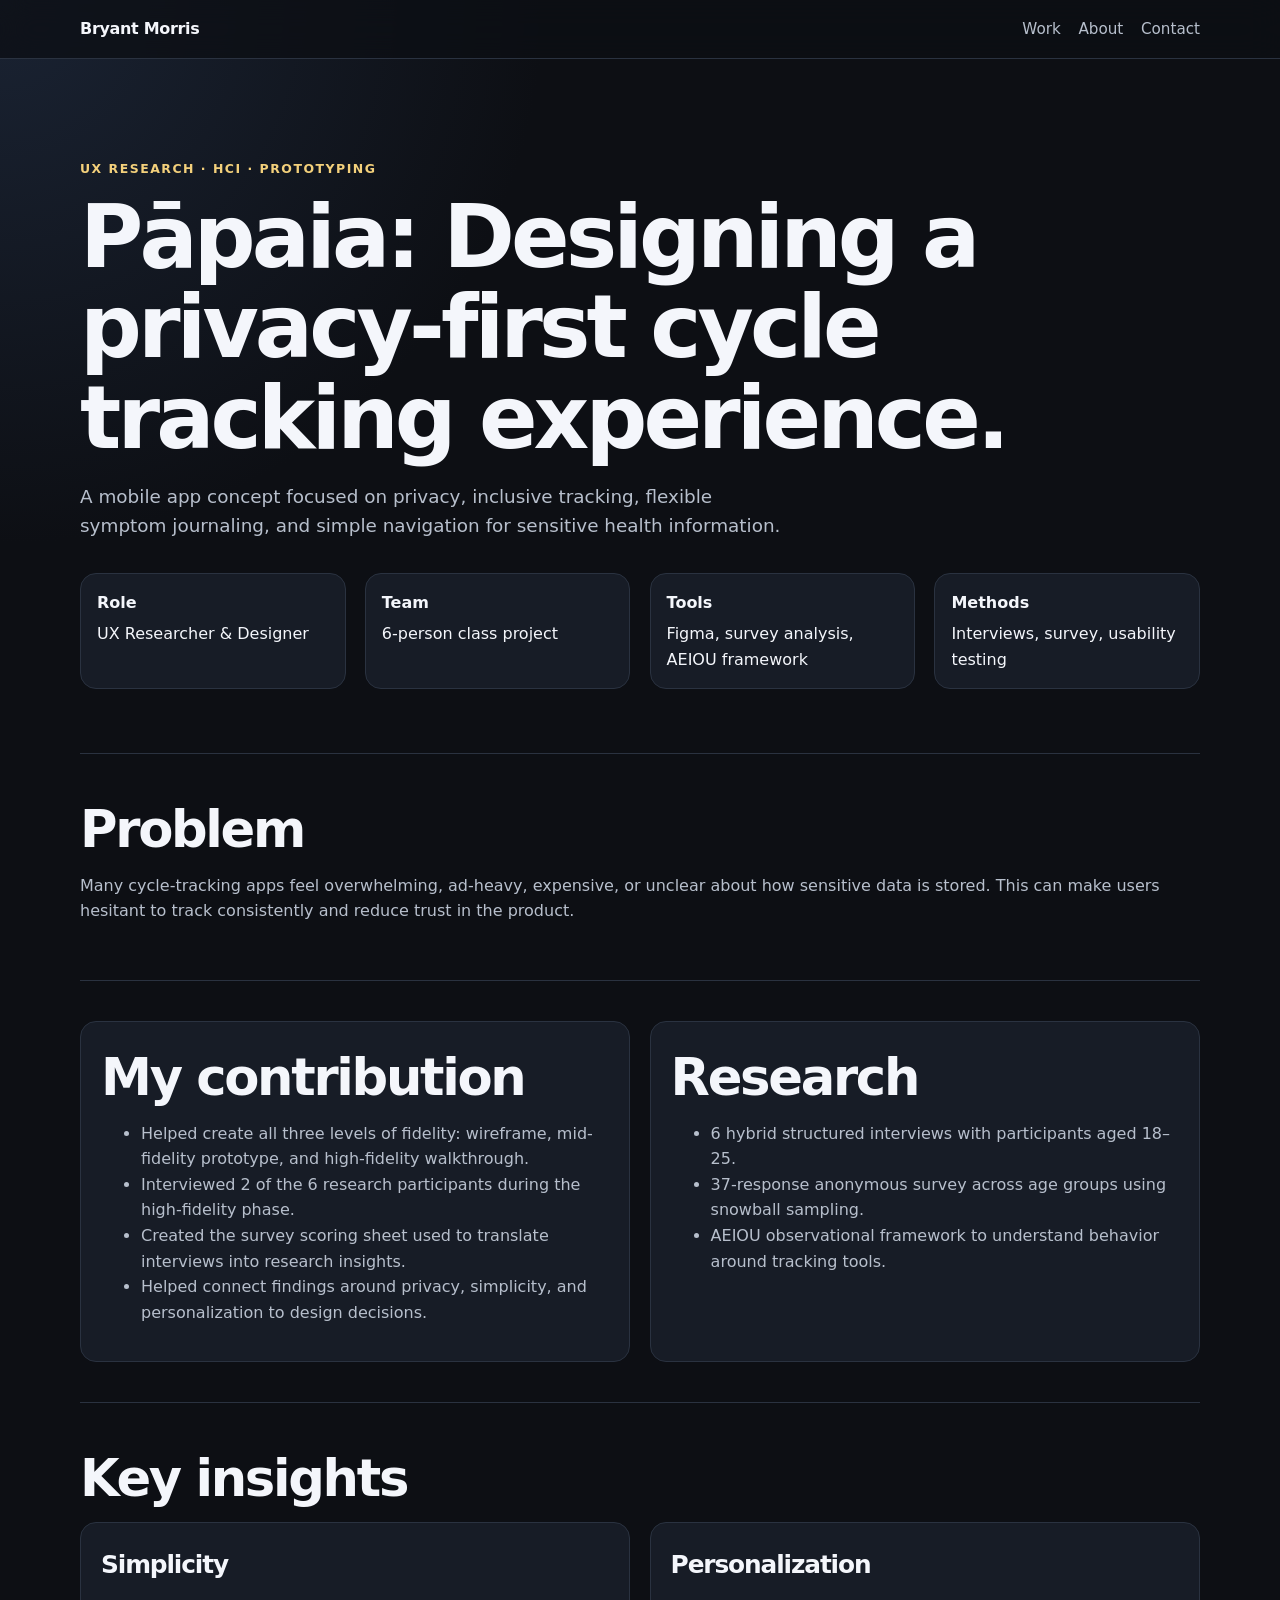
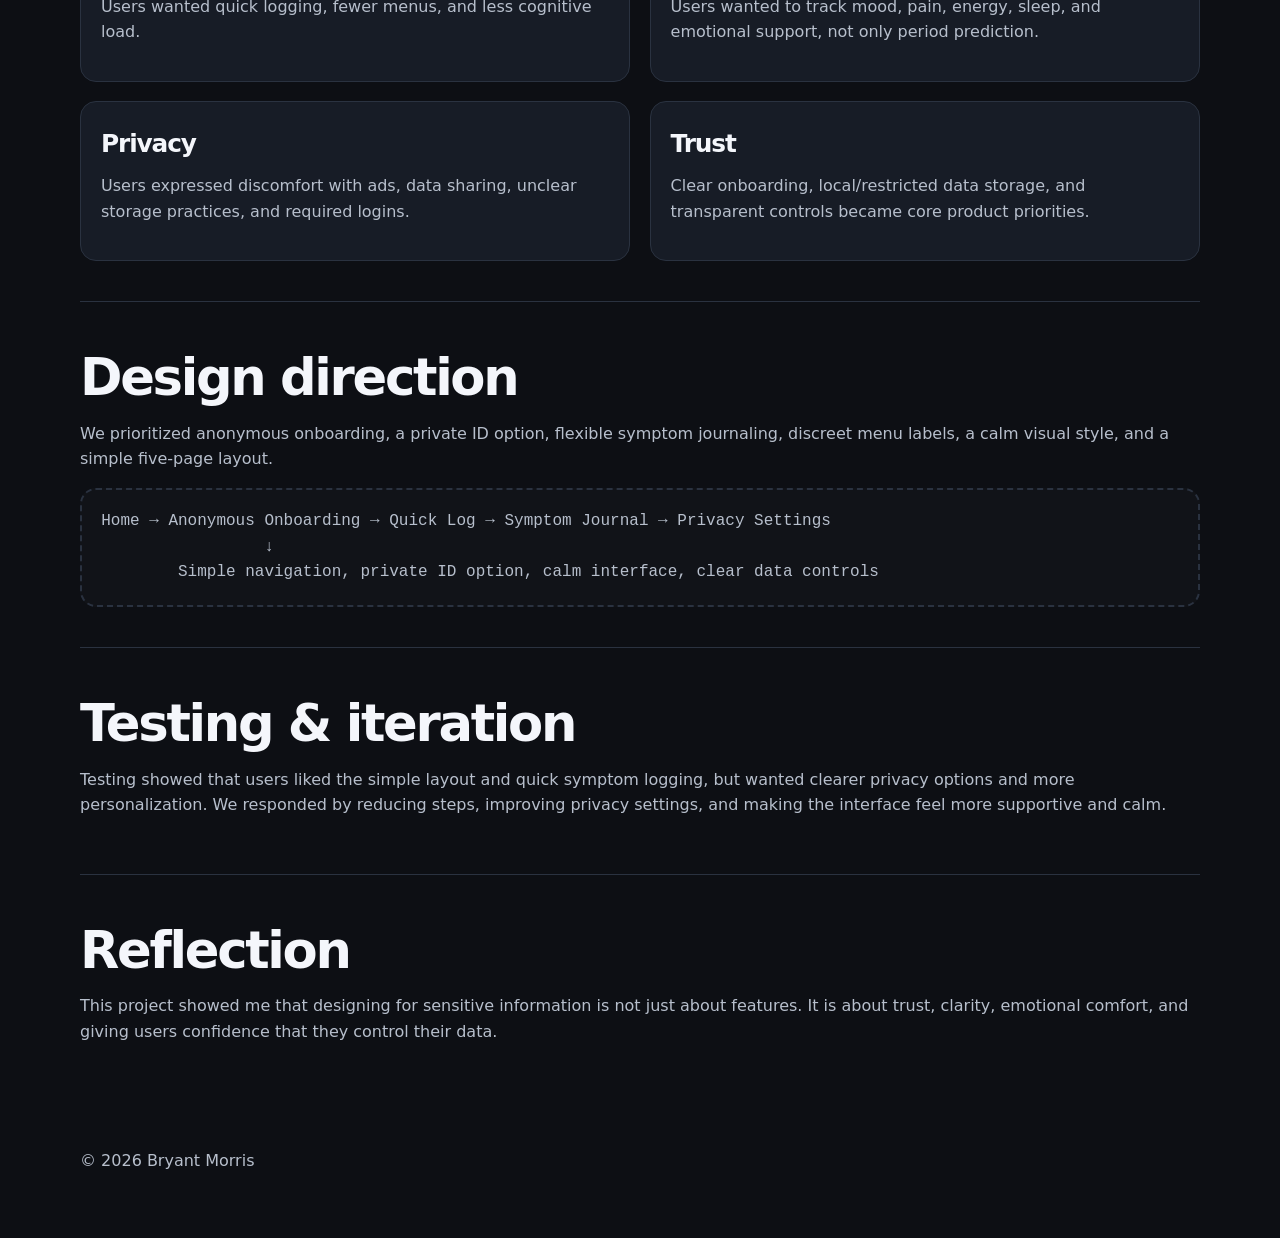
==== papaia.html @ 2b9f6b7d "Add files via upload" ====
<!DOCTYPE html>
<html lang="en">
<head>
  <meta charset="UTF-8" />
  <meta name="viewport" content="width=device-width, initial-scale=1.0" />
  <title>Pāpaia Case Study | Bryant Morris</title>
  <link rel="stylesheet" href="styles.css" />
</head>
<body>
<header class="site-header">
  <nav class="nav">
    <a class="logo" href="index.html">Bryant Morris</a>
    <div class="nav-links">
      <a href="index.html#work">Work</a>
      <a href="index.html#about">About</a>
      <a href="index.html#contact">Contact</a>
    </div>
  </nav>
</header>
<main>
  <section class="case-hero">
    <p class="eyebrow">UX Research · HCI · Prototyping</p>
    <h1>Pāpaia: Designing a privacy-first cycle tracking experience.</h1>
    <p class="hero-copy">A mobile app concept focused on privacy, inclusive tracking, flexible symptom journaling, and simple navigation for sensitive health information.</p>

    <div class="case-meta">
      <div class="meta-card"><strong>Role</strong>UX Researcher & Designer</div>
      <div class="meta-card"><strong>Team</strong>6-person class project</div>
      <div class="meta-card"><strong>Tools</strong>Figma, survey analysis, AEIOU framework</div>
      <div class="meta-card"><strong>Methods</strong>Interviews, survey, usability testing</div>
    </div>
  </section>

  <section class="case-section">
    <h2>Problem</h2>
    <p>Many cycle-tracking apps feel overwhelming, ad-heavy, expensive, or unclear about how sensitive data is stored. This can make users hesitant to track consistently and reduce trust in the product.</p>
  </section>

  <section class="case-section case-grid">
    <div class="case-block">
      <h2>My contribution</h2>
      <ul>
        <li>Helped create all three levels of fidelity: wireframe, mid-fidelity prototype, and high-fidelity walkthrough.</li>
        <li>Interviewed 2 of the 6 research participants during the high-fidelity phase.</li>
        <li>Created the survey scoring sheet used to translate interviews into research insights.</li>
        <li>Helped connect findings around privacy, simplicity, and personalization to design decisions.</li>
      </ul>
    </div>
    <div class="case-block">
      <h2>Research</h2>
      <ul>
        <li>6 hybrid structured interviews with participants aged 18–25.</li>
        <li>37-response anonymous survey across age groups using snowball sampling.</li>
        <li>AEIOU observational framework to understand behavior around tracking tools.</li>
      </ul>
    </div>
  </section>

  <section class="case-section">
    <h2>Key insights</h2>
    <div class="case-grid">
      <div class="case-block"><h3>Simplicity</h3><p>Users wanted quick logging, fewer menus, and less cognitive load.</p></div>
      <div class="case-block"><h3>Personalization</h3><p>Users wanted to track mood, pain, energy, sleep, and emotional support, not only period prediction.</p></div>
      <div class="case-block"><h3>Privacy</h3><p>Users expressed discomfort with ads, data sharing, unclear storage practices, and required logins.</p></div>
      <div class="case-block"><h3>Trust</h3><p>Clear onboarding, local/restricted data storage, and transparent controls became core product priorities.</p></div>
    </div>
  </section>

  <section class="case-section">
    <h2>Design direction</h2>
    <p>We prioritized anonymous onboarding, a private ID option, flexible symptom journaling, discreet menu labels, a calm visual style, and a simple five-page layout.</p>
    <div class="wireframe-box">Home → Anonymous Onboarding → Quick Log → Symptom Journal → Privacy Settings
                 ↓
        Simple navigation, private ID option, calm interface, clear data controls</div>
  </section>

  <section class="case-section">
    <h2>Testing & iteration</h2>
    <p>Testing showed that users liked the simple layout and quick symptom logging, but wanted clearer privacy options and more personalization. We responded by reducing steps, improving privacy settings, and making the interface feel more supportive and calm.</p>
  </section>

  <section class="case-section">
    <h2>Reflection</h2>
    <p>This project showed me that designing for sensitive information is not just about features. It is about trust, clarity, emotional comfort, and giving users confidence that they control their data.</p>
  </section>
</main>
<footer><p>© 2026 Bryant Morris</p></footer>
</body>
</html>
---- styles.css ----
:root {
  --bg: #0d0f14;
  --panel: #141821;
  --card: #171c26;
  --text: #f4f6fb;
  --muted: #b7bfcc;
  --border: #2a3240;
  --accent: #8db7ff;
  --accent-2: #f3d07b;
}

* {
  box-sizing: border-box;
}

html {
  scroll-behavior: smooth;
}

body {
  margin: 0;
  font-family: Inter, ui-sans-serif, system-ui, -apple-system, BlinkMacSystemFont, "Segoe UI", sans-serif;
  background: radial-gradient(circle at top left, #1a2333 0, var(--bg) 34rem);
  color: var(--text);
  line-height: 1.6;
}

a {
  color: inherit;
  text-decoration: none;
}

.site-header {
  position: sticky;
  top: 0;
  z-index: 10;
  backdrop-filter: blur(16px);
  background: rgba(13,15,20,.76);
  border-bottom: 1px solid var(--border);
}

.nav, main, footer {
  width: min(1120px, calc(100% - 2rem));
  margin: 0 auto;
}

.nav {
  display: flex;
  align-items: center;
  justify-content: space-between;
  padding: 1rem 0;
}

.logo {
  font-weight: 800;
  letter-spacing: -.02em;
}

.nav-links {
  display: flex;
  align-items: center;
  gap: 1.1rem;
  color: var(--muted);
  font-size: .95rem;
}

.hero {
  padding: 7rem 0 5rem;
  max-width: 860px;
}

.eyebrow {
  color: var(--accent-2);
  font-size: .78rem;
  letter-spacing: .12em;
  text-transform: uppercase;
  font-weight: 800;
}

h1, h2, h3 {
  line-height: 1.05;
  letter-spacing: -.045em;
  margin: .55rem 0 1rem;
}

h1 {
  font-size: clamp(2.8rem, 7vw, 5.4rem);
}

h2 {
  font-size: clamp(2rem, 4vw, 3.2rem);
}

h3 {
  font-size: 1.55rem;
}

.hero-copy, .section-heading p, .body-copy, .project-content p, .contact p, .case-section p, li {
  color: var(--muted);
}

.hero-copy {
  max-width: 720px;
  font-size: 1.15rem;
}

.hero-actions {
  display: flex;
  flex-wrap: wrap;
  gap: .8rem;
  margin-top: 1.6rem;
}

.button {
  display: inline-flex;
  align-items: center;
  justify-content: center;
  min-height: 44px;
  border-radius: 999px;
  padding: .75rem 1.1rem;
  background: var(--text);
  color: #0d0f14;
  font-weight: 800;
}

.button.secondary {
  background: transparent;
  color: var(--text);
  border: 1px solid var(--border);
}

.button.small {
  min-height: 34px;
  padding: .45rem .8rem;
  font-size: .86rem;
}

.section {
  padding: 4rem 0;
}

.section-heading {
  max-width: 700px;
  margin-bottom: 2rem;
}

.project-grid {
  display: grid;
  grid-template-columns: 1fr 1fr;
  gap: 1.2rem;
}

.project-card {
  background: rgba(23,28,38,.9);
  border: 1px solid var(--border);
  border-radius: 1.5rem;
  overflow: hidden;
}

.project-card.featured {
  grid-column: 1 / -1;
  display: grid;
  grid-template-columns: .9fr 1.1fr;
}

.project-visual {
  min-height: 250px;
  display: grid;
  place-items: center;
  font-weight: 900;
  font-size: clamp(2rem, 5vw, 4rem);
  letter-spacing: -.06em;
}

.visual-papaia {
  background: linear-gradient(135deg, #33215a, #eaa0bc);
}

.visual-pantry {
  background: linear-gradient(135deg, #17212a, #ff2d62);
}

.visual-exhibit {
  background: linear-gradient(135deg, #101010, #8db7ff);
}

.project-content {
  padding: 1.5rem;
}

.project-type {
  color: var(--accent-2) !important;
  font-size: .85rem;
  font-weight: 800;
}

.tags {
  list-style: none;
  padding: 0;
  margin: 1.2rem 0;
  display: flex;
  flex-wrap: wrap;
  gap: .5rem;
}

.tags li {
  border: 1px solid var(--border);
  border-radius: 999px;
  padding: .35rem .65rem;
  font-size: .85rem;
}

.text-link {
  color: var(--accent);
  font-weight: 800;
}

.split {
  display: grid;
  grid-template-columns: .8fr 1.2fr;
  gap: 3rem;
  border-top: 1px solid var(--border);
}

.contact {
  text-align: center;
  border-top: 1px solid var(--border);
}

.contact .hero-actions {
  justify-content: center;
}

footer {
  padding: 2rem 0 3rem;
  color: var(--muted);
}


.case-hero {
  padding: 5.5rem 0 2rem;
}

.case-meta {
  display: grid;
  grid-template-columns: repeat(4, 1fr);
  gap: 1.2rem;
  margin: 2rem 0;
}

.meta-card {
  border: 1px solid var(--border);
  border-radius: 1rem;
  padding: 1rem;
  background: var(--card);
}

.meta-card strong {
  display: block;
  margin-bottom: .35rem;
}

.case-section {
  padding: 2.5rem 0;
  border-top: 1px solid var(--border);
}

.case-section h2 {
  margin-bottom: 1rem;
}

.case-grid {
  display: grid;
  grid-template-columns: 1fr 1fr;
  gap: 1.2rem;
}

.case-block {
  background: var(--card);
  border: 1px solid var(--border);
  padding: 1.25rem;
  border-radius: 1rem;
}

.image-grid {
  display: grid;
  grid-template-columns: repeat(3, 1fr);
  gap: 1rem;
  margin-top: 1rem;
}

.image-grid img {
  width: 100%;
  border-radius: .75rem;
  border: 1px solid var(--border);
}

.wireframe-box {
  border: 2px dashed var(--border);
  border-radius: 1rem;
  padding: 1.2rem;
  background: rgba(255,255,255,.02);
  font-family: ui-monospace, SFMono-Regular, Menlo, monospace;
  white-space: pre-wrap;
  color: var(--muted);
}

@media (max-width: 820px) {
  .case-meta, .case-grid, .image-grid {
    grid-template-columns: 1fr;
  }
}


@media (max-width: 820px) {
  .nav {
    align-items: flex-start;
    gap: 1rem;
  }

  .nav-links {
    flex-wrap: wrap;
    justify-content: flex-end;
  }

  .project-grid, .project-card.featured, .split {
    grid-template-columns: 1fr;
  }

  .hero {
    padding-top: 4.5rem;
  }
}


.figure-grid {
  display: grid;
  grid-template-columns: repeat(2, 1fr);
  gap: 1rem;
  margin-top: 1rem;
}
.figure-card {
  background: var(--card);
  border: 1px solid var(--border);
  border-radius: 1rem;
  overflow: hidden;
}
.figure-card img {
  width: 100%;
  display: block;
}
.figure-card figcaption {
  padding: .85rem 1rem 1rem;
  color: var(--muted);
  font-size: .95rem;
}
.project-visual img.preview {
  width: 100%;
  height: 100%;
  object-fit: cover;
  display: block;
}
@media (max-width: 820px) {
  .figure-grid { grid-template-columns: 1fr; }
}


.phone-gallery {
  display: grid;
  grid-template-columns: repeat(3, 1fr);
  gap: 1rem;
  margin-top: 1rem;
}

.phone-card {
  background: var(--card);
  border: 1px solid var(--border);
  border-radius: 1.15rem;
  overflow: hidden;
}

.phone-card img {
  width: 100%;
  display: block;
}

.phone-card figcaption {
  padding: .8rem .95rem 1rem;
  color: var(--muted);
  font-size: .92rem;
}

.exhibit-hero-strip {
  display: grid;
  grid-template-columns: 1fr 1fr;
  gap: 1rem;
}

.exhibit-hero-strip img {
  width: 100%;
  border-radius: 1.2rem;
  border: 1px solid var(--border);
}

@media (max-width: 920px) {
  .phone-gallery {
    grid-template-columns: repeat(2, 1fr);
  }
  .exhibit-hero-strip {
    grid-template-columns: 1fr;
  }
}

@media (max-width: 620px) {
  .phone-gallery {
    grid-template-columns: 1fr;
  }
}


/* === Exhibit layout fix: visible screenshot slots even if images fail === */
.exhibit-case-intro {
  padding: 5.5rem 0 2rem;
}

.exhibit-featured-screens {
  display: grid;
  grid-template-columns: repeat(2, minmax(0, 1fr));
  gap: 1.5rem;
  margin-top: 1.5rem;
}

.exhibit-phone-grid {
  display: grid;
  grid-template-columns: repeat(3, minmax(230px, 1fr));
  gap: 1.5rem;
  margin-top: 1.5rem;
}

.exhibit-phone-card {
  border: 1px solid var(--border);
  background: var(--card);
  border-radius: 1.4rem;
  overflow: hidden;
  box-shadow: 0 20px 45px rgba(0,0,0,.22);
}

.phone-slot {
  position: relative;
  width: 100%;
  aspect-ratio: 9 / 19;
  min-height: 520px;
  background:
    linear-gradient(180deg, rgba(255,255,255,.07), rgba(255,255,255,.02)),
    repeating-linear-gradient(45deg, rgba(255,255,255,.06) 0 10px, transparent 10px 20px);
  border-bottom: 1px solid var(--border);
  display: grid;
  place-items: center;
  overflow: hidden;
}

.feature-slot {
  aspect-ratio: 16 / 10;
  min-height: 360px;
}

.phone-slot img {
  width: 100%;
  height: 100%;
  object-fit: cover;
  display: block;
}

/* This remains visible if an image path is wrong or not uploaded. */
.phone-slot .missing-fallback {
  position: absolute;
  inset: 0;
  display: none;
  align-items: center;
  justify-content: center;
  padding: 2rem;
  text-align: center;
  color: var(--muted);
  font-weight: 800;
  border: 2px dashed var(--border);
}

.exhibit-phone-card figcaption {
  padding: 1rem 1.1rem 1.2rem;
  color: var(--muted);
  font-size: .94rem;
}

.exhibit-phone-card figcaption strong {
  color: var(--text);
}

.case-note {
  border: 1px solid var(--accent);
  background: rgba(141,183,255,.08);
  color: var(--text);
  border-radius: 1rem;
  padding: 1rem;
  margin-top: 1rem;
}

@media (max-width: 980px) {
  .exhibit-phone-grid,
  .exhibit-featured-screens {
    grid-template-columns: repeat(2, minmax(0, 1fr));
  }
  .phone-slot {
    min-height: 460px;
  }
}

@media (max-width: 640px) {
  .exhibit-phone-grid,
  .exhibit-featured-screens {
    grid-template-columns: 1fr;
  }
  .phone-slot {
    min-height: 500px;
  }
  .feature-slot {
    min-height: 280px;
  }
}
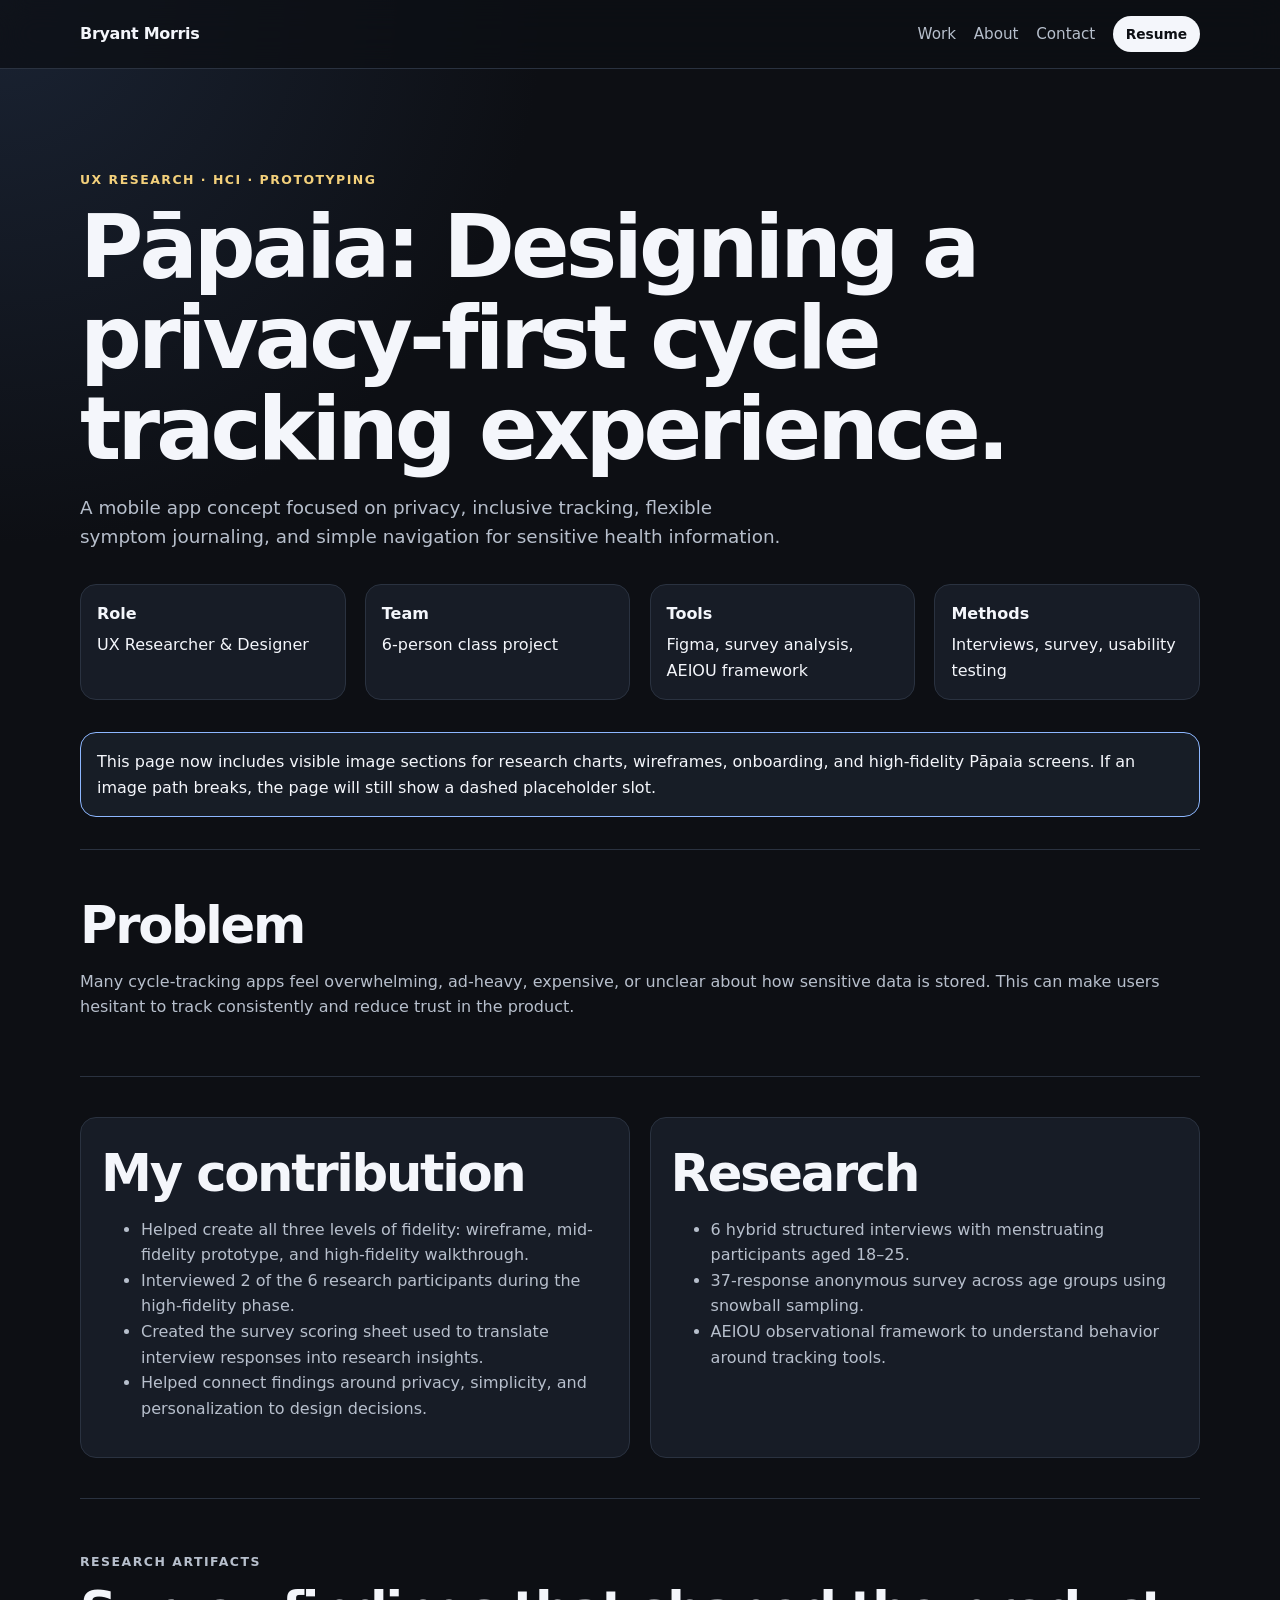
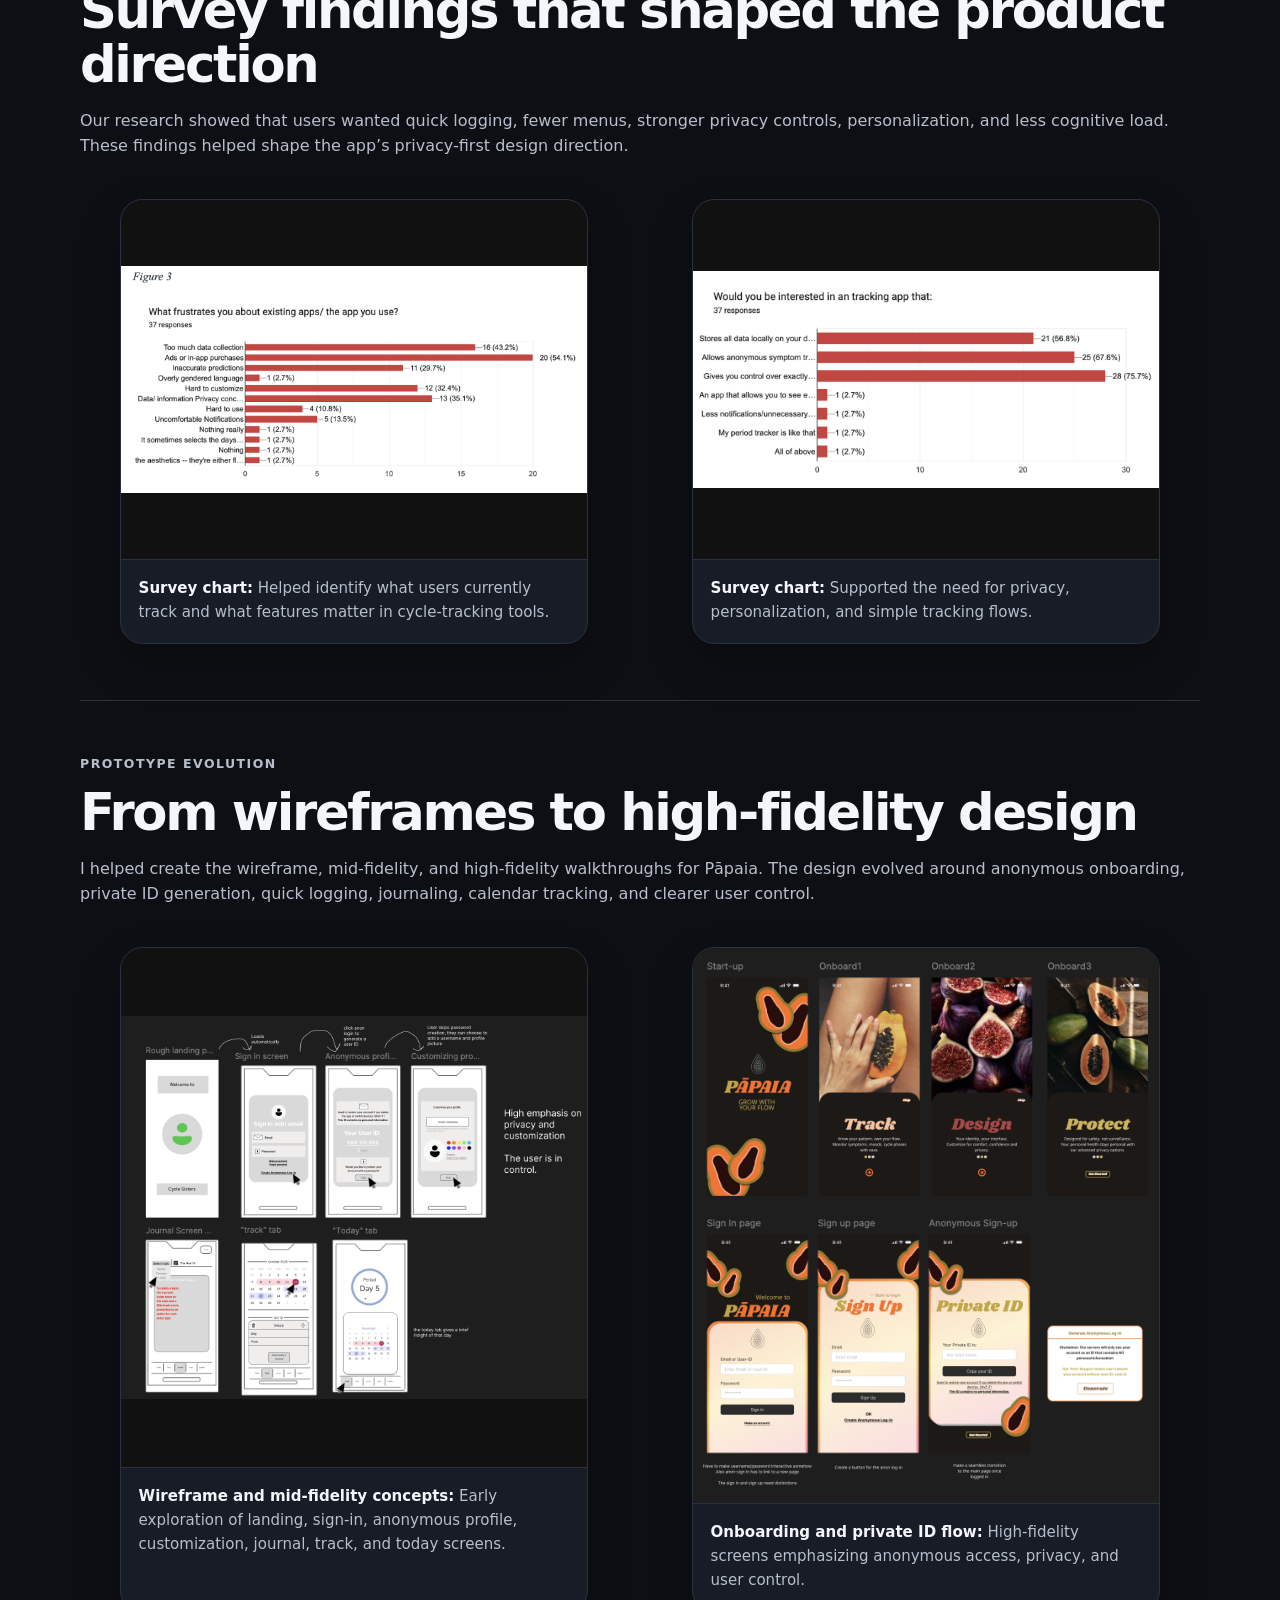
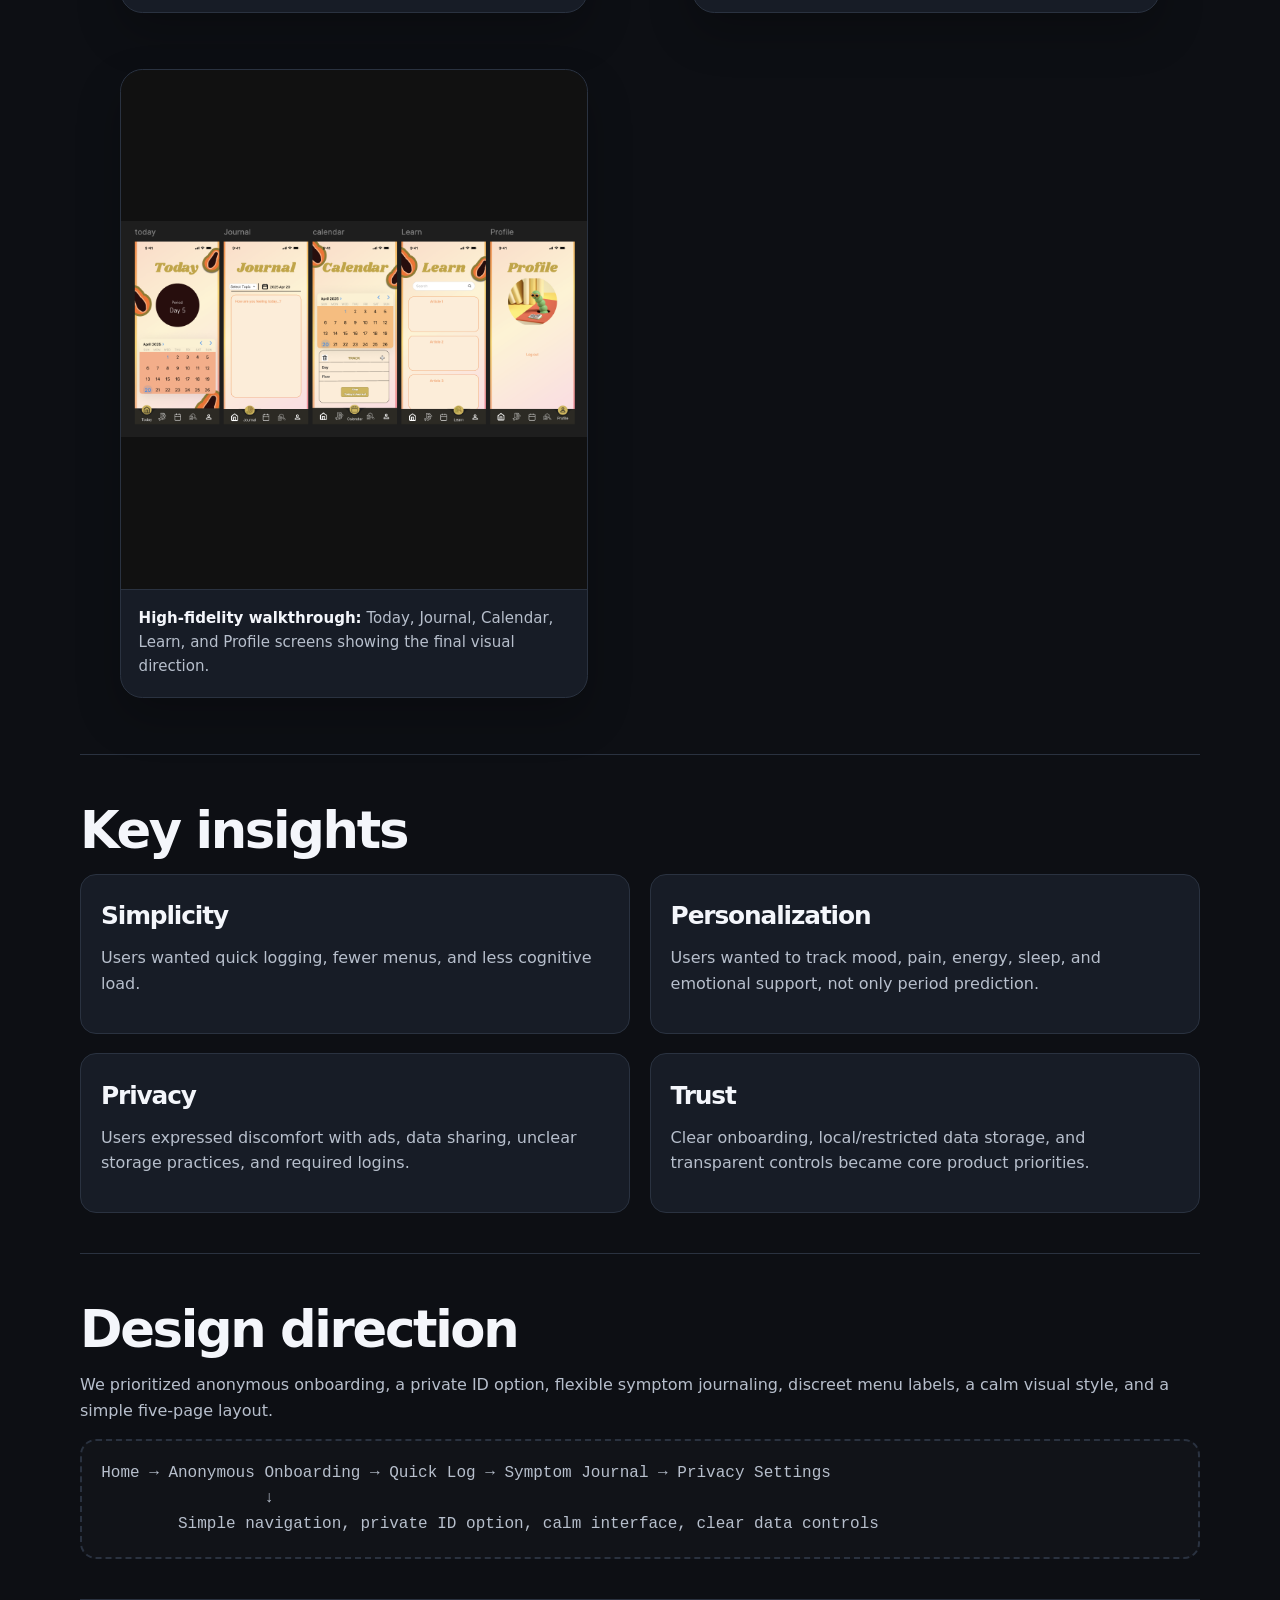
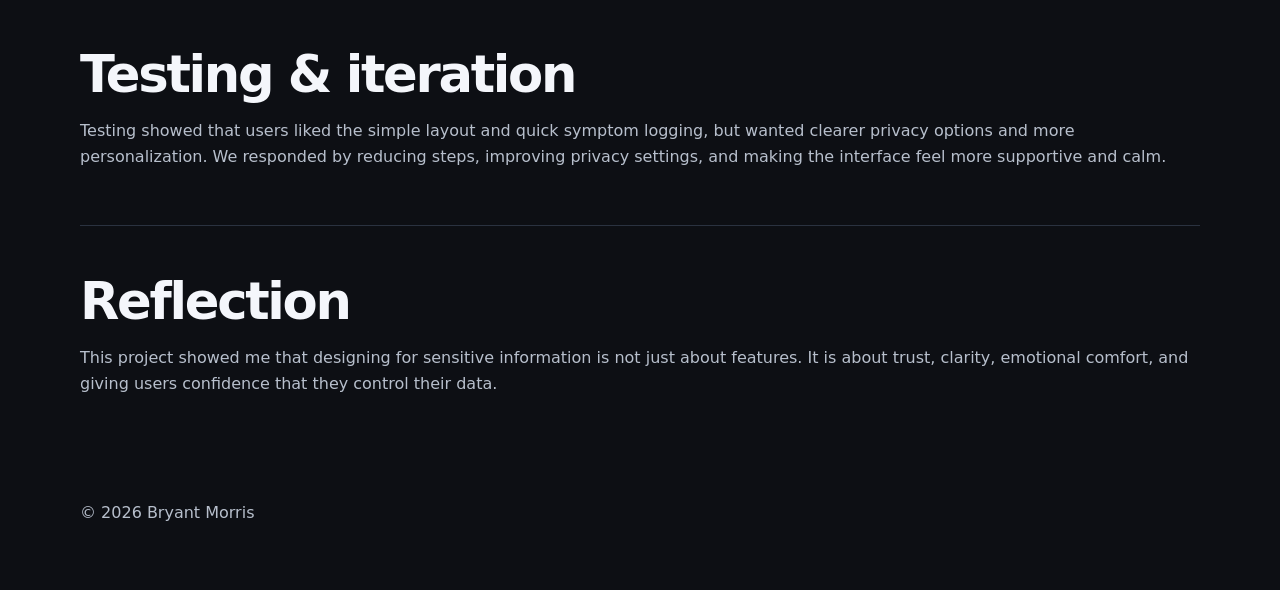
==== commit ce0ef251: "Added image sections for Papaia Project Page Updated paragraph formatting for better readability and" ====
--- a/papaia.html
+++ b/papaia.html
@@ -5,7 +5,102 @@
   <meta name="viewport" content="width=device-width, initial-scale=1.0" />
   <title>Pāpaia Case Study | Bryant Morris</title>
   <link rel="stylesheet" href="styles.css" />
+
+  <style>
+    /* Pāpaia page image layout fix */
+    .papaia-featured-grid {
+      display: grid;
+      grid-template-columns: repeat(2, minmax(0, 1fr));
+      gap: 1.5rem;
+      margin-top: 1.5rem;
+    }
+
+    .papaia-gallery-grid {
+      display: grid;
+      grid-template-columns: repeat(2, minmax(0, 1fr));
+      gap: 1.5rem;
+      margin-top: 1.5rem;
+    }
+
+    .papaia-image-card {
+      background: var(--card);
+      border: 1px solid var(--border);
+      border-radius: 1.4rem;
+      overflow: hidden;
+      box-shadow: 0 20px 45px rgba(0,0,0,.22);
+    }
+
+    .papaia-image-slot {
+      position: relative;
+      width: 100%;
+      min-height: 360px;
+      background:
+        linear-gradient(180deg, rgba(255,255,255,.07), rgba(255,255,255,.02)),
+        repeating-linear-gradient(45deg, rgba(255,255,255,.06) 0 10px, transparent 10px 20px);
+      display: grid;
+      place-items: center;
+      overflow: hidden;
+      border-bottom: 1px solid var(--border);
+    }
+
+    .papaia-image-slot.tall {
+      min-height: 520px;
+    }
+
+    .papaia-image-slot img {
+      width: 100%;
+      height: 100%;
+      object-fit: contain;
+      display: block;
+      background: #111;
+    }
+
+    .papaia-missing-fallback {
+      position: absolute;
+      inset: 0;
+      display: none;
+      align-items: center;
+      justify-content: center;
+      text-align: center;
+      padding: 2rem;
+      color: var(--muted);
+      font-weight: 800;
+      border: 2px dashed var(--border);
+    }
+
+    .papaia-image-card figcaption {
+      padding: 1rem 1.1rem 1.2rem;
+      color: var(--muted);
+      font-size: .94rem;
+    }
+
+    .papaia-image-card figcaption strong {
+      color: var(--text);
+    }
+
+    .case-note {
+      border: 1px solid var(--accent);
+      background: rgba(141,183,255,.08);
+      color: var(--text);
+      border-radius: 1rem;
+      padding: 1rem;
+      margin-top: 1rem;
+    }
+
+    @media (max-width: 820px) {
+      .papaia-featured-grid,
+      .papaia-gallery-grid {
+        grid-template-columns: 1fr;
+      }
+
+      .papaia-image-slot,
+      .papaia-image-slot.tall {
+        min-height: 360px;
+      }
+    }
+  </style>
 </head>
+
 <body>
 <header class="site-header">
   <nav class="nav">
@@ -14,14 +109,19 @@
       <a href="index.html#work">Work</a>
       <a href="index.html#about">About</a>
       <a href="index.html#contact">Contact</a>
+      <a class="button small" href="resume.pdf" target="_blank" rel="noreferrer">Resume</a>
     </div>
   </nav>
 </header>
+
 <main>
   <section class="case-hero">
     <p class="eyebrow">UX Research · HCI · Prototyping</p>
     <h1>Pāpaia: Designing a privacy-first cycle tracking experience.</h1>
-    <p class="hero-copy">A mobile app concept focused on privacy, inclusive tracking, flexible symptom journaling, and simple navigation for sensitive health information.</p>
+    <p class="hero-copy">
+      A mobile app concept focused on privacy, inclusive tracking, flexible symptom journaling,
+      and simple navigation for sensitive health information.
+    </p>
 
     <div class="case-meta">
       <div class="meta-card"><strong>Role</strong>UX Researcher & Designer</div>
@@ -29,11 +129,19 @@
       <div class="meta-card"><strong>Tools</strong>Figma, survey analysis, AEIOU framework</div>
       <div class="meta-card"><strong>Methods</strong>Interviews, survey, usability testing</div>
     </div>
+
+    <div class="case-note">
+      This page now includes visible image sections for research charts, wireframes, onboarding, and high-fidelity Pāpaia screens.
+      If an image path breaks, the page will still show a dashed placeholder slot.
+    </div>
   </section>
 
   <section class="case-section">
     <h2>Problem</h2>
-    <p>Many cycle-tracking apps feel overwhelming, ad-heavy, expensive, or unclear about how sensitive data is stored. This can make users hesitant to track consistently and reduce trust in the product.</p>
+    <p>
+      Many cycle-tracking apps feel overwhelming, ad-heavy, expensive, or unclear about how sensitive data is stored.
+      This can make users hesitant to track consistently and reduce trust in the product.
+    </p>
   </section>
 
   <section class="case-section case-grid">
@@ -42,14 +150,15 @@
       <ul>
         <li>Helped create all three levels of fidelity: wireframe, mid-fidelity prototype, and high-fidelity walkthrough.</li>
         <li>Interviewed 2 of the 6 research participants during the high-fidelity phase.</li>
-        <li>Created the survey scoring sheet used to translate interviews into research insights.</li>
+        <li>Created the survey scoring sheet used to translate interview responses into research insights.</li>
         <li>Helped connect findings around privacy, simplicity, and personalization to design decisions.</li>
       </ul>
     </div>
+
     <div class="case-block">
       <h2>Research</h2>
       <ul>
-        <li>6 hybrid structured interviews with participants aged 18–25.</li>
+        <li>6 hybrid structured interviews with menstruating participants aged 18–25.</li>
         <li>37-response anonymous survey across age groups using snowball sampling.</li>
         <li>AEIOU observational framework to understand behavior around tracking tools.</li>
       </ul>
@@ -57,18 +166,110 @@
   </section>
 
   <section class="case-section">
+    <p class="eyebrow">Research Artifacts</p>
+    <h2>Survey findings that shaped the product direction</h2>
+    <p>
+      Our research showed that users wanted quick logging, fewer menus, stronger privacy controls,
+      personalization, and less cognitive load. These findings helped shape the app’s privacy-first design direction.
+    </p>
+
+    <div class="papaia-featured-grid">
+      <figure class="papaia-image-card">
+        <div class="papaia-image-slot">
+          <img src="assets/papaia-research-chart-1.png" alt="Pāpaia survey chart showing existing app use" onerror="this.style.display='none'; this.nextElementSibling.style.display='flex';" />
+          <div class="papaia-missing-fallback">Image slot for papaia-research-chart-1.png</div>
+        </div>
+        <figcaption>
+          <strong>Survey chart:</strong> Helped identify what users currently track and what features matter in cycle-tracking tools.
+        </figcaption>
+      </figure>
+
+      <figure class="papaia-image-card">
+        <div class="papaia-image-slot">
+          <img src="assets/papaia-research-chart-2.png" alt="Pāpaia survey chart showing user interest in app features" onerror="this.style.display='none'; this.nextElementSibling.style.display='flex';" />
+          <div class="papaia-missing-fallback">Image slot for papaia-research-chart-2.png</div>
+        </div>
+        <figcaption>
+          <strong>Survey chart:</strong> Supported the need for privacy, personalization, and simple tracking flows.
+        </figcaption>
+      </figure>
+    </div>
+  </section>
+
+  <section class="case-section">
+    <p class="eyebrow">Prototype Evolution</p>
+    <h2>From wireframes to high-fidelity design</h2>
+    <p>
+      I helped create the wireframe, mid-fidelity, and high-fidelity walkthroughs for Pāpaia.
+      The design evolved around anonymous onboarding, private ID generation, quick logging, journaling,
+      calendar tracking, and clearer user control.
+    </p>
+
+    <div class="papaia-gallery-grid">
+      <figure class="papaia-image-card">
+        <div class="papaia-image-slot tall">
+          <img src="assets/papaia-wireframes.png" alt="Pāpaia wireframes and mid-fidelity prototype screens" onerror="this.style.display='none'; this.nextElementSibling.style.display='flex';" />
+          <div class="papaia-missing-fallback">Image slot for papaia-wireframes.png</div>
+        </div>
+        <figcaption>
+          <strong>Wireframe and mid-fidelity concepts:</strong> Early exploration of landing, sign-in, anonymous profile, customization, journal, track, and today screens.
+        </figcaption>
+      </figure>
+
+      <figure class="papaia-image-card">
+        <div class="papaia-image-slot tall">
+          <img src="assets/papaia-onboarding.png" alt="Pāpaia onboarding and private ID high-fidelity screens" onerror="this.style.display='none'; this.nextElementSibling.style.display='flex';" />
+          <div class="papaia-missing-fallback">Image slot for papaia-onboarding.png</div>
+        </div>
+        <figcaption>
+          <strong>Onboarding and private ID flow:</strong> High-fidelity screens emphasizing anonymous access, privacy, and user control.
+        </figcaption>
+      </figure>
+
+      <figure class="papaia-image-card">
+        <div class="papaia-image-slot tall">
+          <img src="assets/papaia-high-fidelity.png" alt="Pāpaia high-fidelity app screens" onerror="this.style.display='none'; this.nextElementSibling.style.display='flex';" />
+          <div class="papaia-missing-fallback">Image slot for papaia-high-fidelity.png</div>
+        </div>
+        <figcaption>
+          <strong>High-fidelity walkthrough:</strong> Today, Journal, Calendar, Learn, and Profile screens showing the final visual direction.
+        </figcaption>
+      </figure>
+    </div>
+  </section>
+
+  <section class="case-section">
     <h2>Key insights</h2>
     <div class="case-grid">
-      <div class="case-block"><h3>Simplicity</h3><p>Users wanted quick logging, fewer menus, and less cognitive load.</p></div>
-      <div class="case-block"><h3>Personalization</h3><p>Users wanted to track mood, pain, energy, sleep, and emotional support, not only period prediction.</p></div>
-      <div class="case-block"><h3>Privacy</h3><p>Users expressed discomfort with ads, data sharing, unclear storage practices, and required logins.</p></div>
-      <div class="case-block"><h3>Trust</h3><p>Clear onboarding, local/restricted data storage, and transparent controls became core product priorities.</p></div>
+      <div class="case-block">
+        <h3>Simplicity</h3>
+        <p>Users wanted quick logging, fewer menus, and less cognitive load.</p>
+      </div>
+
+      <div class="case-block">
+        <h3>Personalization</h3>
+        <p>Users wanted to track mood, pain, energy, sleep, and emotional support, not only period prediction.</p>
+      </div>
+
+      <div class="case-block">
+        <h3>Privacy</h3>
+        <p>Users expressed discomfort with ads, data sharing, unclear storage practices, and required logins.</p>
+      </div>
+
+      <div class="case-block">
+        <h3>Trust</h3>
+        <p>Clear onboarding, local/restricted data storage, and transparent controls became core product priorities.</p>
+      </div>
     </div>
   </section>
 
   <section class="case-section">
     <h2>Design direction</h2>
-    <p>We prioritized anonymous onboarding, a private ID option, flexible symptom journaling, discreet menu labels, a calm visual style, and a simple five-page layout.</p>
+    <p>
+      We prioritized anonymous onboarding, a private ID option, flexible symptom journaling, discreet menu labels,
+      a calm visual style, and a simple five-page layout.
+    </p>
+
     <div class="wireframe-box">Home → Anonymous Onboarding → Quick Log → Symptom Journal → Privacy Settings
                  ↓
         Simple navigation, private ID option, calm interface, clear data controls</div>
@@ -76,14 +277,22 @@
 
   <section class="case-section">
     <h2>Testing & iteration</h2>
-    <p>Testing showed that users liked the simple layout and quick symptom logging, but wanted clearer privacy options and more personalization. We responded by reducing steps, improving privacy settings, and making the interface feel more supportive and calm.</p>
+    <p>
+      Testing showed that users liked the simple layout and quick symptom logging, but wanted clearer privacy options
+      and more personalization. We responded by reducing steps, improving privacy settings, and making the interface
+      feel more supportive and calm.
+    </p>
   </section>
 
   <section class="case-section">
     <h2>Reflection</h2>
-    <p>This project showed me that designing for sensitive information is not just about features. It is about trust, clarity, emotional comfort, and giving users confidence that they control their data.</p>
+    <p>
+      This project showed me that designing for sensitive information is not just about features.
+      It is about trust, clarity, emotional comfort, and giving users confidence that they control their data.
+    </p>
   </section>
 </main>
+
 <footer><p>© 2026 Bryant Morris</p></footer>
 </body>
 </html>
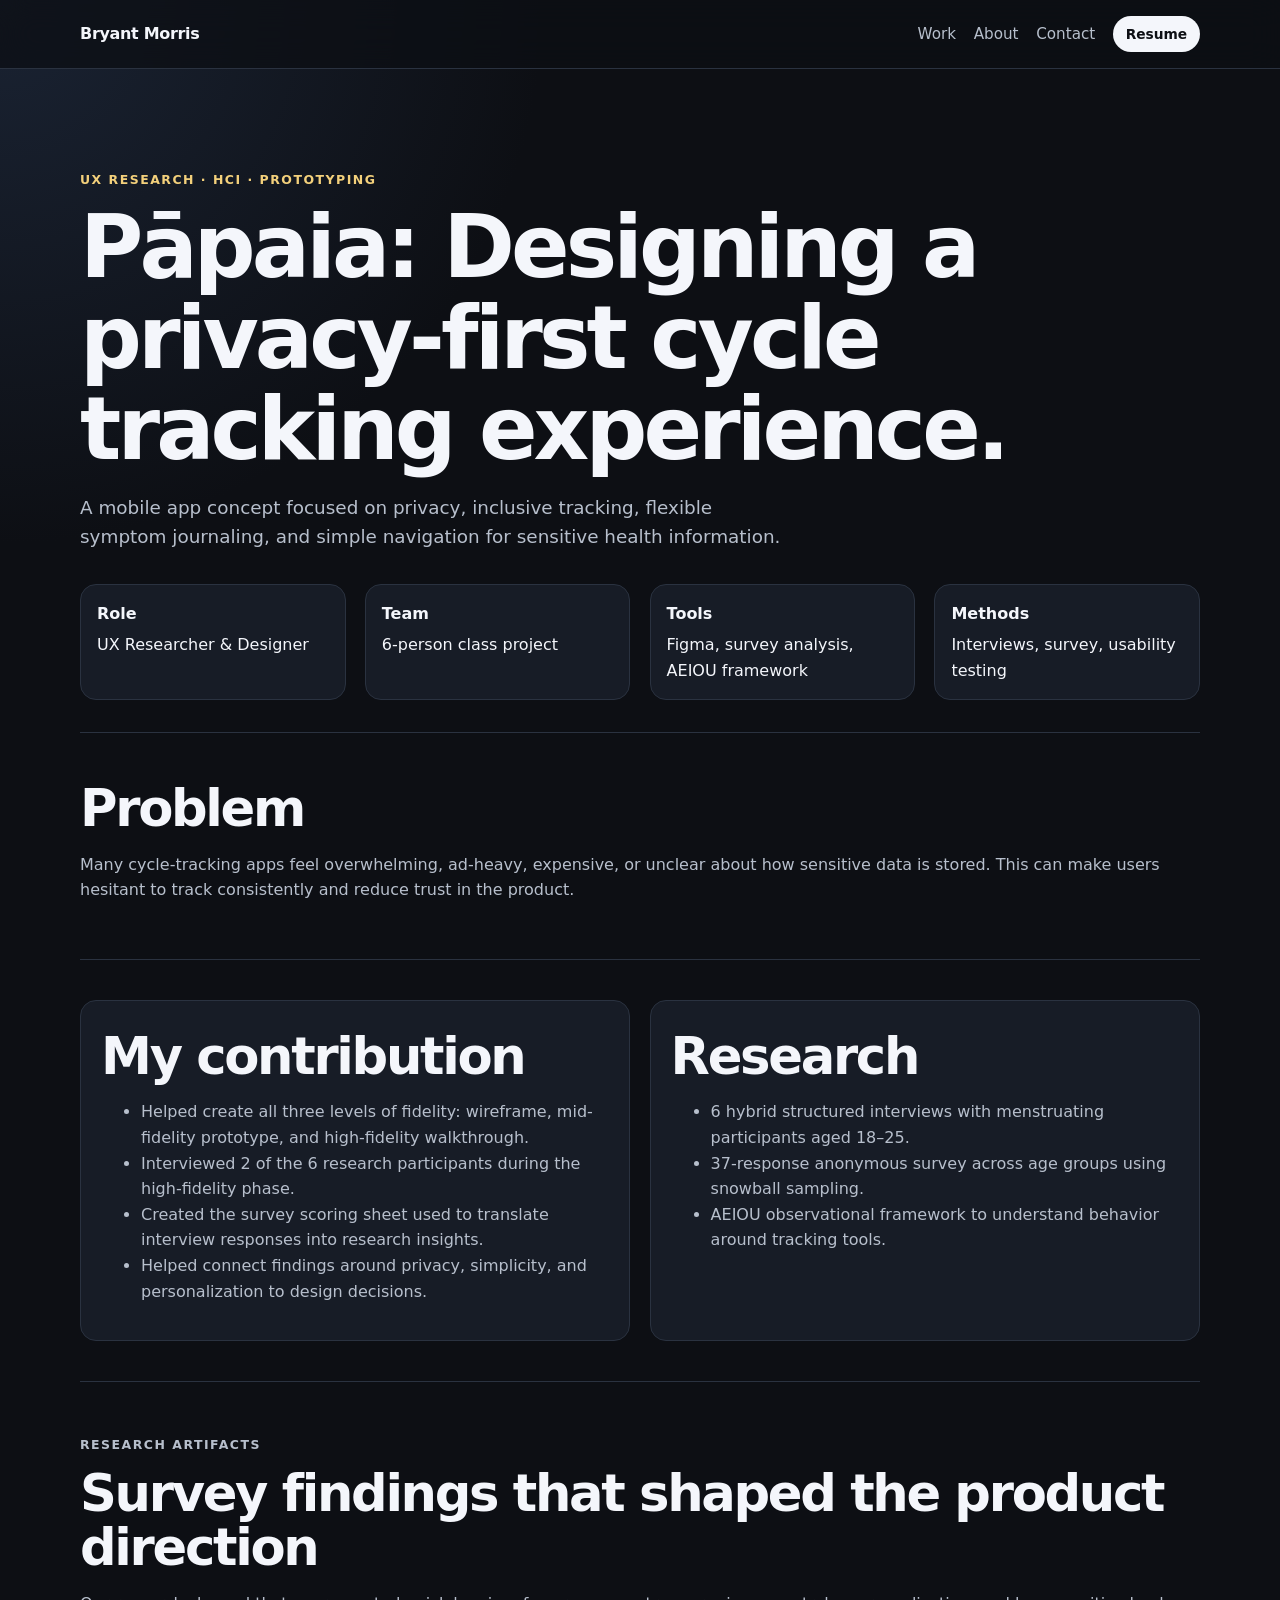
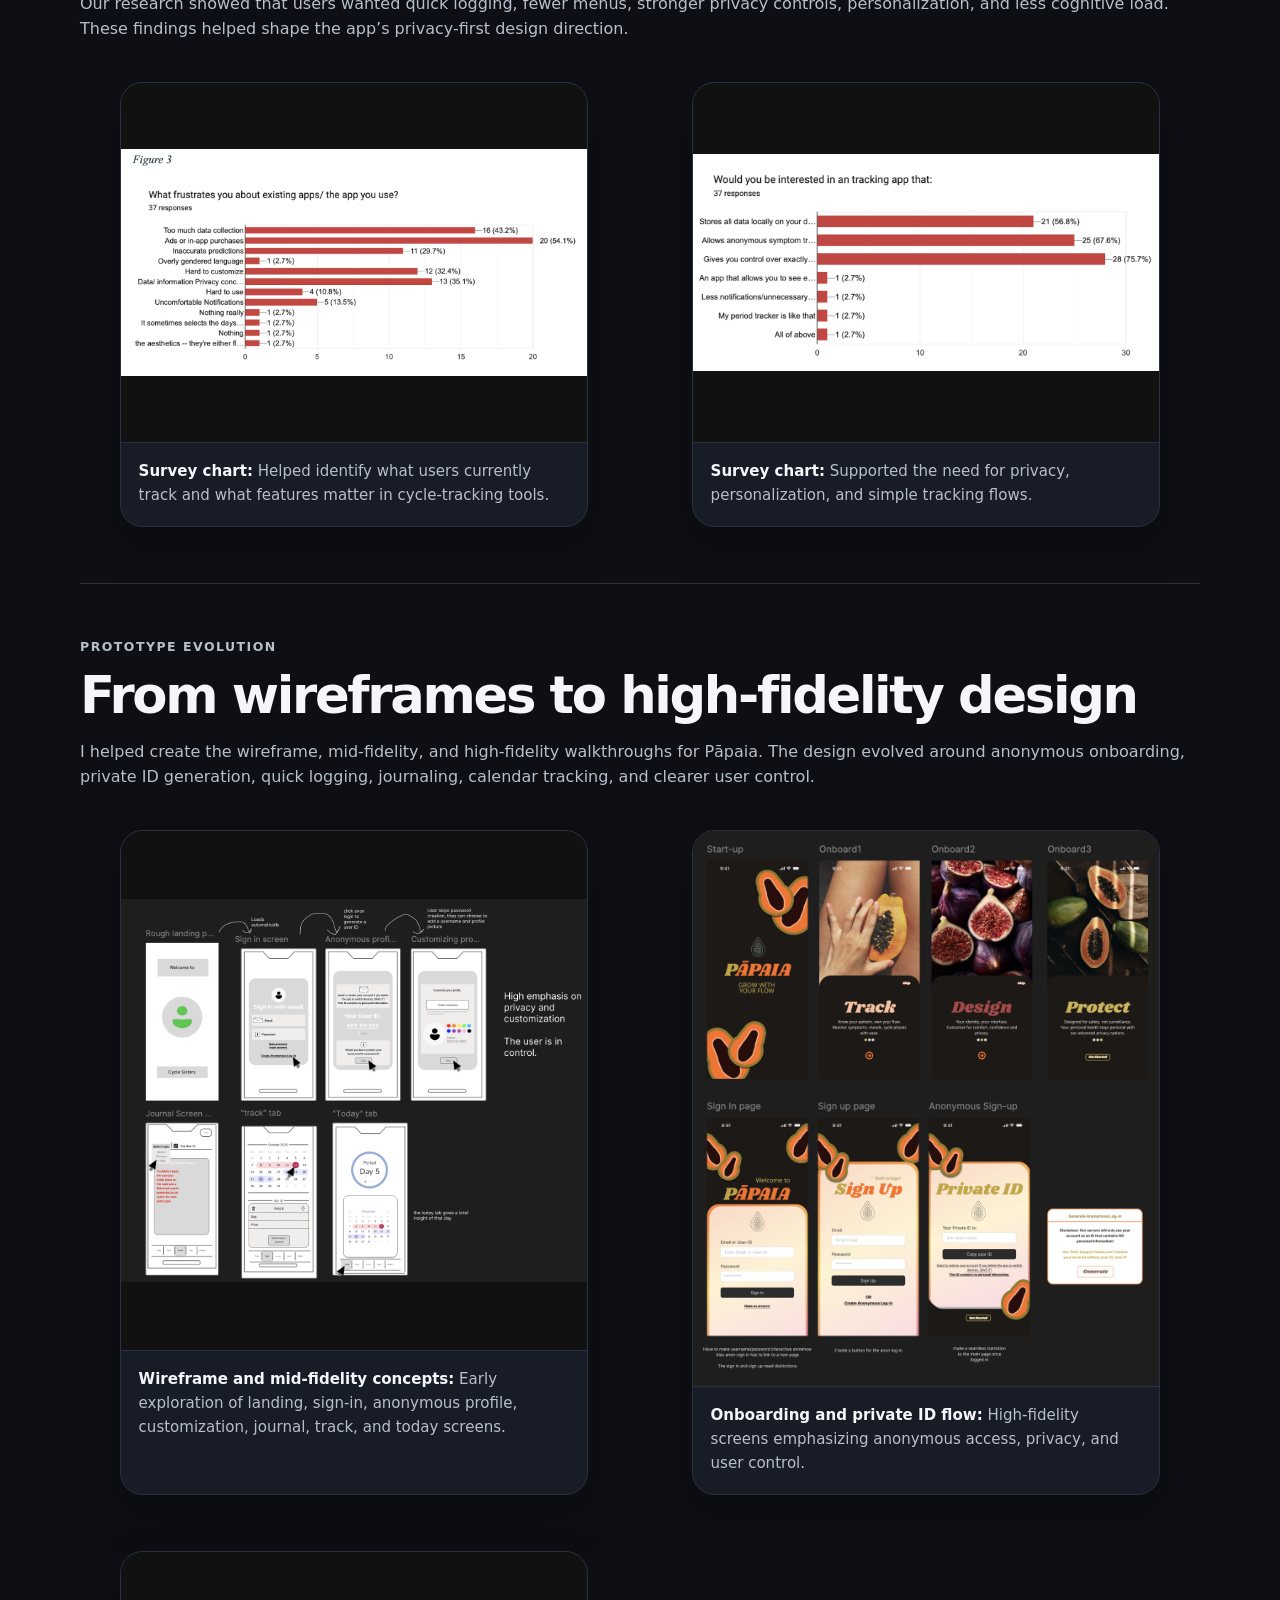
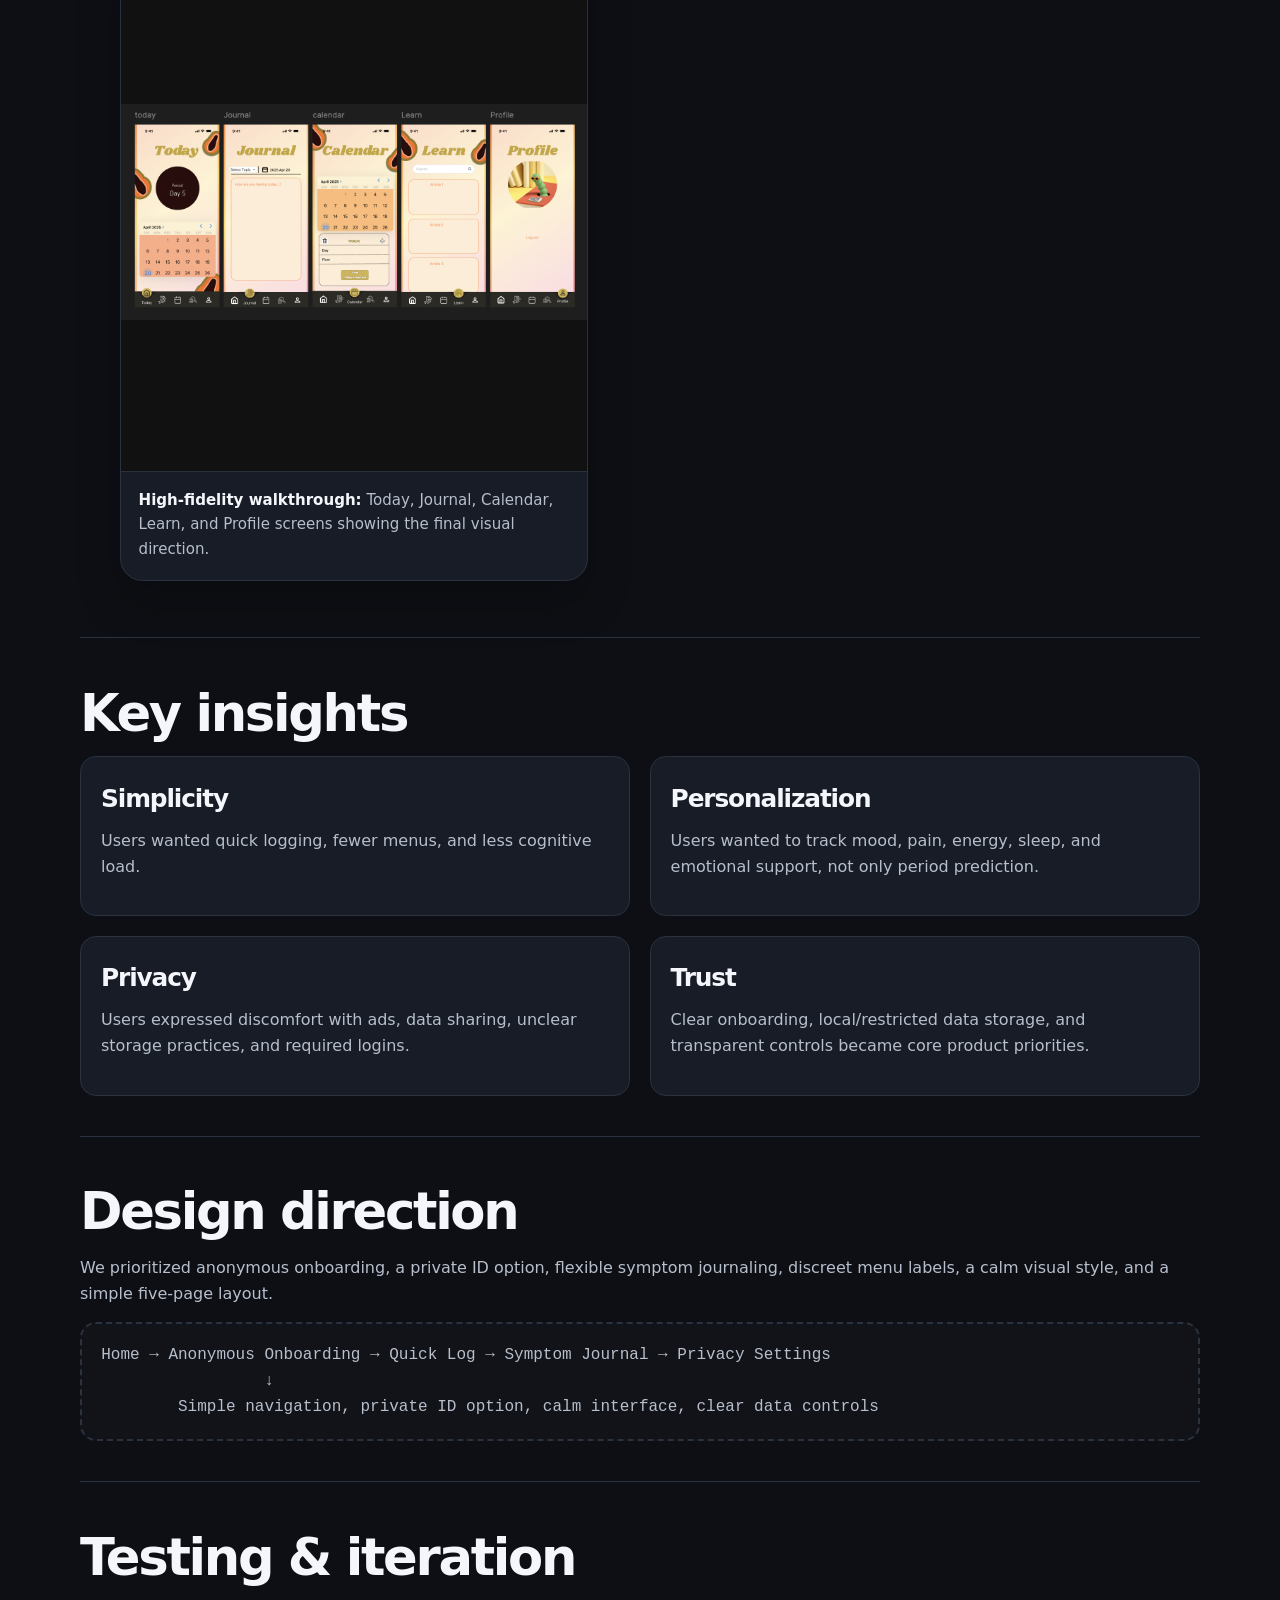
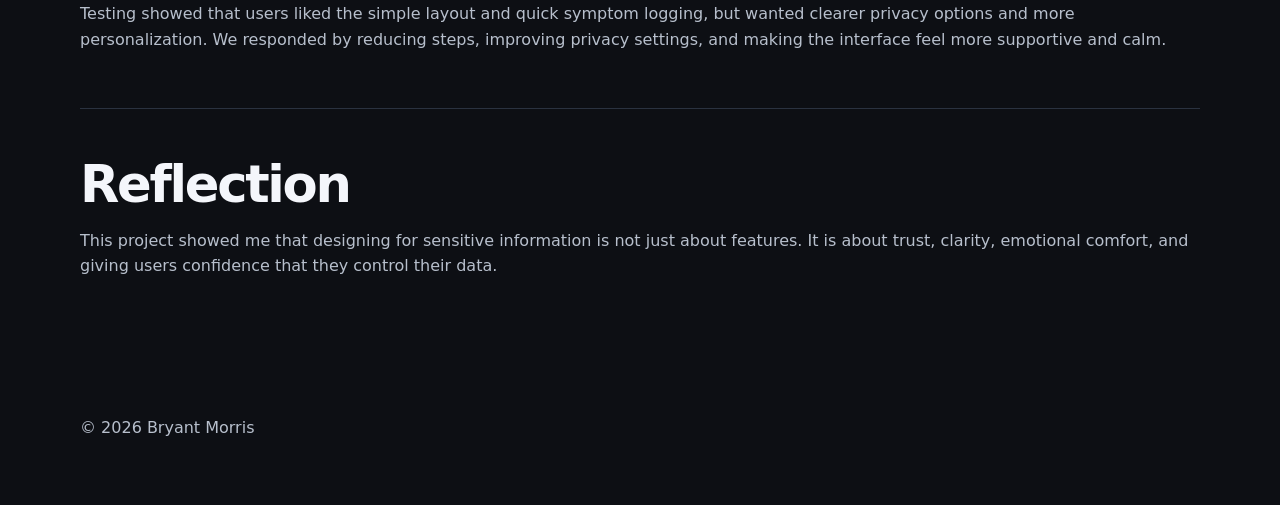
==== commit fb5ce78a: "Remove case note about image sections Removed case note section about image visibility and placehold" ====
--- a/papaia.html
+++ b/papaia.html
@@ -130,12 +130,6 @@
       <div class="meta-card"><strong>Methods</strong>Interviews, survey, usability testing</div>
     </div>
 
-    <div class="case-note">
-      This page now includes visible image sections for research charts, wireframes, onboarding, and high-fidelity Pāpaia screens.
-      If an image path breaks, the page will still show a dashed placeholder slot.
-    </div>
-  </section>
-
   <section class="case-section">
     <h2>Problem</h2>
     <p>
